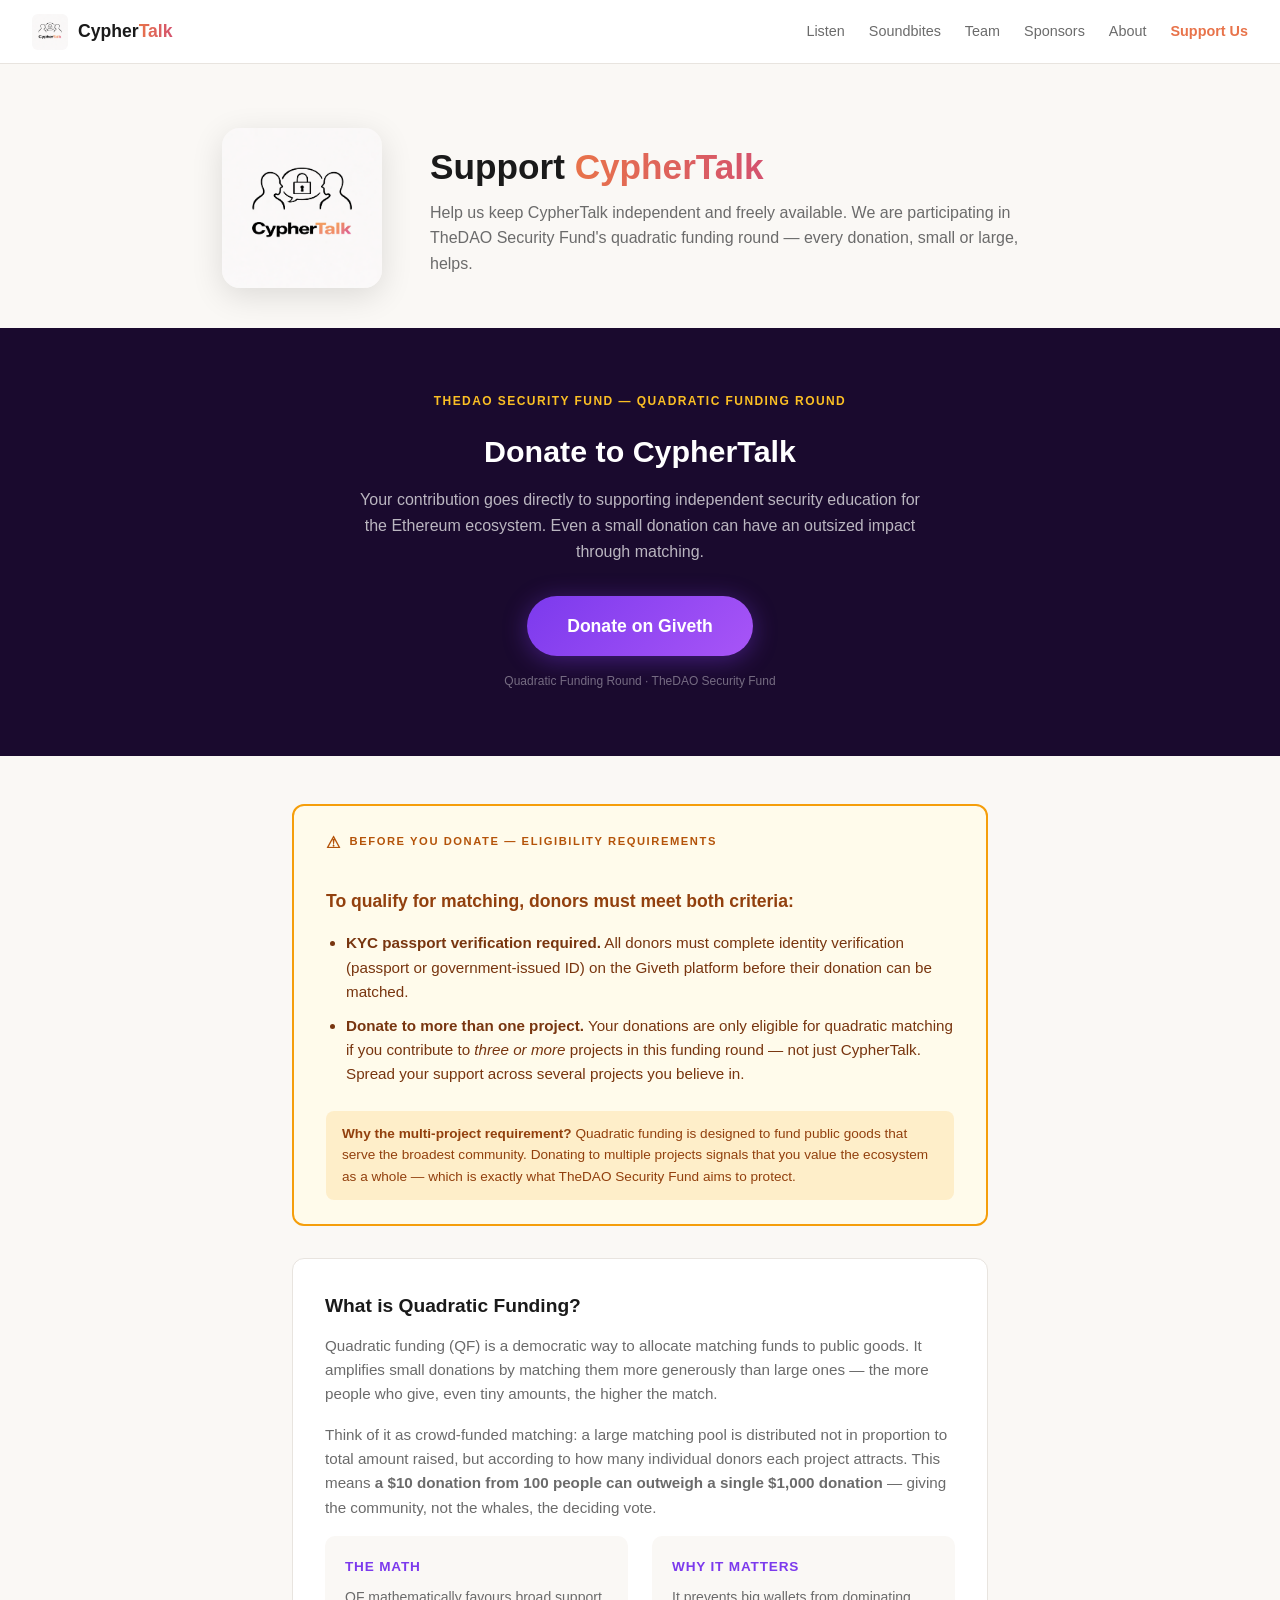
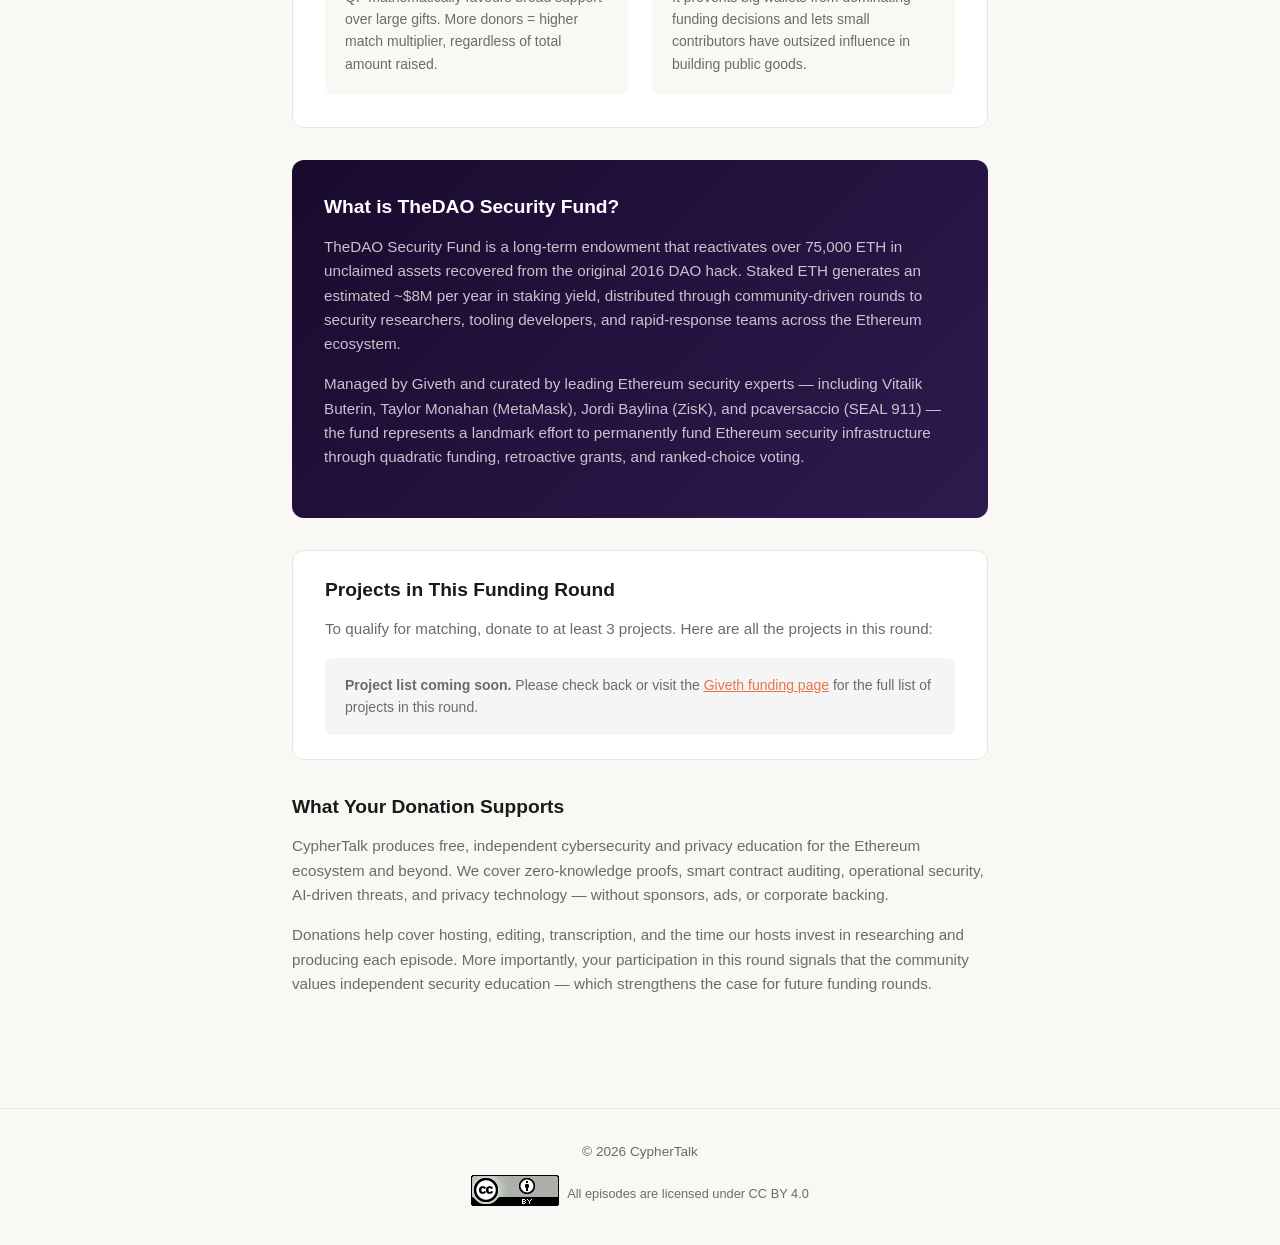
==== support.html @ d4af72b3 "Add support.html with QF donation CTA and prominent eligibility requirements - New /support.html pag" ====
<!DOCTYPE html>
<html lang="en">
<head>
  <meta charset="UTF-8" />
  <meta name="viewport" content="width=device-width, initial-scale=1.0" />
  <title>Support CypherTalk — CypherTalk</title>
  <meta name="description" content="Support CypherTalk's cybersecurity and privacy podcast through TheDAO Security Fund's quadratic funding round." />
  <link rel="icon" href="logo.png" />
  <style>
    *, *::before, *::after { box-sizing: border-box; margin: 0; padding: 0; }

    :root {
      --bg: #faf8f5;
      --surface: #ffffff;
      --text: #1a1a1a;
      --muted: #6b6b6b;
      --accent: #e8734a;
      --accent2: #d4526e;
      --border: #e8e4df;
      --radius: 12px;
      --qf-bg: #1a0a2e;
      --qf-accent: #7c3aed;
      --qf-highlight: #fbbf24;
    }

    body {
      font-family: -apple-system, BlinkMacSystemFont, 'Segoe UI', sans-serif;
      background: var(--bg);
      color: var(--text);
      line-height: 1.6;
    }

    /* NAV */
    nav {
      background: var(--surface);
      border-bottom: 1px solid var(--border);
      padding: 0 2rem;
      display: flex;
      align-items: center;
      justify-content: space-between;
      height: 64px;
      position: sticky;
      top: 0;
      z-index: 100;
    }
    nav .brand {
      display: flex;
      align-items: center;
      gap: 10px;
      text-decoration: none;
    }
    nav .brand img { width: 36px; height: 36px; border-radius: 6px; }
    nav .brand span {
      font-size: 1.1rem;
      font-weight: 700;
      color: var(--text);
    }
    nav .brand span em {
      font-style: normal;
      background: linear-gradient(90deg, var(--accent), var(--accent2));
      -webkit-background-clip: text;
      -webkit-text-fill-color: transparent;
    }
    nav .links { display: flex; gap: 1.5rem; }
    nav .links a {
      text-decoration: none;
      color: var(--muted);
      font-size: 0.9rem;
      font-weight: 500;
      transition: color 0.2s;
    }
    nav .links a:hover { color: var(--text); }
    nav .links a.support-link {
      color: var(--accent);
      font-weight: 600;
    }
    nav .links a.support-link:hover { color: var(--accent2); }

    /* HERO */
    .hero {
      max-width: 900px;
      margin: 0 auto;
      padding: 4rem 2rem 2rem;
      display: flex;
      align-items: center;
      gap: 3rem;
    }
    .hero-logo img {
      width: 160px;
      height: 160px;
      border-radius: 18px;
      box-shadow: 0 8px 32px rgba(0,0,0,0.12);
      flex-shrink: 0;
    }
    .hero-text h1 {
      font-size: 2.2rem;
      font-weight: 800;
      line-height: 1.15;
      margin-bottom: 0.75rem;
    }
    .hero-text h1 em {
      font-style: normal;
      background: linear-gradient(90deg, var(--accent), var(--accent2));
      -webkit-background-clip: text;
      -webkit-text-fill-color: transparent;
    }
    .hero-text p {
      color: var(--muted);
      font-size: 1rem;
    }

    /* DONATE CTA */
    .donate-section {
      background: var(--qf-bg);
      color: #fff;
      padding: 4rem 2rem;
      text-align: center;
    }
    .donate-section .eyebrow {
      font-size: 0.75rem;
      font-weight: 700;
      text-transform: uppercase;
      letter-spacing: 0.12em;
      color: var(--qf-highlight);
      margin-bottom: 1rem;
    }
    .donate-section h2 {
      font-size: 1.9rem;
      font-weight: 800;
      margin-bottom: 0.75rem;
      color: #fff;
    }
    .donate-section .sub {
      color: rgba(255,255,255,0.7);
      font-size: 1rem;
      margin-bottom: 2rem;
      max-width: 560px;
      margin-left: auto;
      margin-right: auto;
    }
    .donate-btn {
      display: inline-block;
      background: linear-gradient(135deg, #7c3aed, #a855f7);
      color: #fff;
      font-size: 1.1rem;
      font-weight: 700;
      padding: 1rem 2.5rem;
      border-radius: 50px;
      text-decoration: none;
      transition: transform 0.15s, box-shadow 0.15s;
      box-shadow: 0 4px 24px rgba(124, 58, 237, 0.4);
    }
    .donate-btn:hover {
      transform: translateY(-2px);
      box-shadow: 0 8px 32px rgba(124, 58, 237, 0.55);
    }
    .round-label {
      margin-top: 1rem;
      font-size: 0.75rem;
      color: rgba(255,255,255,0.4);
    }

    /* CONTENT */
    .content {
      max-width: 760px;
      margin: 0 auto;
      padding: 3rem 2rem;
    }
    .content h3 {
      font-size: 1.2rem;
      font-weight: 700;
      margin-bottom: 0.75rem;
      margin-top: 2rem;
      color: var(--text);
    }
    .content h3:first-child { margin-top: 0; }
    .content p {
      color: var(--muted);
      margin-bottom: 1rem;
      font-size: 0.95rem;
    }
    .content ul {
      margin: 0 0 1.5rem 1.5rem;
      color: var(--muted);
      font-size: 0.95rem;
    }
    .content ul li { margin-bottom: 0.5rem; }

    /* QF EXPLAINER */
    .qf-explainer {
      background: var(--surface);
      border: 1px solid var(--border);
      border-radius: var(--radius);
      padding: 2rem;
      margin-bottom: 2rem;
    }
    .qf-explainer h3 { margin-top: 0 !important; }
    .qf-grid {
      display: grid;
      grid-template-columns: 1fr 1fr;
      gap: 1.5rem;
      margin-top: 1rem;
    }
    .qf-card {
      background: var(--bg);
      border-radius: 10px;
      padding: 1.25rem;
    }
    .qf-card h4 {
      font-size: 0.85rem;
      font-weight: 700;
      text-transform: uppercase;
      letter-spacing: 0.06em;
      color: var(--qf-accent);
      margin-bottom: 0.5rem;
    }
    .qf-card p {
      font-size: 0.875rem !important;
      margin-bottom: 0 !important;
      color: var(--muted) !important;
    }

    /* DAO FUND BOX */
    .dao-box {
      background: linear-gradient(135deg, #1a0a2e 0%, #2d1b4e 100%);
      color: #fff;
      border-radius: var(--radius);
      padding: 2rem;
      margin-bottom: 2rem;
    }
    .dao-box h3 { color: #fff !important; margin-top: 0 !important; }
    .dao-box p { color: rgba(255,255,255,0.75) !important; }

    /* ELIGIBILITY — prominent warning */
    .eligibility {
      background: #fffbeb;
      border: 2px solid #f59e0b;
      border-radius: var(--radius);
      padding: 1.5rem 2rem;
      margin-bottom: 2rem;
    }
    .eligibility .label {
      font-size: 0.7rem;
      font-weight: 800;
      text-transform: uppercase;
      letter-spacing: 0.14em;
      color: #b45309;
      margin-bottom: 0.75rem;
      display: flex;
      align-items: center;
      gap: 0.5rem;
    }
    .eligibility .label .icon {
      font-size: 1rem;
    }
    .eligibility h3 {
      color: #92400e !important;
      font-size: 1.1rem !important;
      margin-bottom: 1rem !important;
    }
    .eligibility ul {
      color: #78350f !important;
      margin-left: 1.25rem !important;
    }
    .eligibility ul li { margin-bottom: 0.6rem; font-size: 0.95rem; font-weight: 500; }
    .eligibility .note {
      margin-top: 1rem;
      padding: 0.75rem 1rem;
      background: rgba(245, 158, 11, 0.15);
      border-radius: 8px;
      font-size: 0.85rem;
      color: #92400e;
    }

    /* PROJECT LIST */
    .project-list {
      background: var(--surface);
      border: 1px solid var(--border);
      border-radius: var(--radius);
      padding: 1.5rem 2rem;
      margin-bottom: 2rem;
    }
    .project-list h3 { margin-top: 0 !important; }
    .project-list ul {
      margin: 0.75rem 0 0 1.5rem !important;
      color: var(--text) !important;
    }
    .project-list ul li { font-size: 0.9rem; margin-bottom: 0.5rem; }
    .project-list .placeholder {
      background: #f5f5f5;
      border-radius: 8px;
      padding: 1rem 1.25rem;
      font-size: 0.875rem;
      color: var(--muted);
      margin-top: 1rem;
    }

    /* FOOTER */
    footer {
      border-top: 1px solid var(--border);
      text-align: center;
      padding: 2rem;
      color: var(--muted);
      font-size: 0.85rem;
      margin-top: 3rem;
    }
    footer .license {
      display: flex;
      align-items: center;
      justify-content: center;
      gap: 0.5rem;
      margin-top: 0.75rem;
    }
    footer .license img { height: 31px; width: auto; }
    footer .license span { font-size: 0.8rem; color: var(--muted); }

    @media (max-width: 640px) {
      .hero { flex-direction: column; padding: 3rem 1.5rem 2rem; gap: 1.5rem; }
      .hero-logo img { width: 110px; height: 110px; }
      .hero-text h1 { font-size: 1.8rem; }
      .qf-grid { grid-template-columns: 1fr; }
      nav .links { display: none; }
      .eligibility { padding: 1.25rem; }
    }
  </style>
</head>
<body>

<nav>
  <a class="brand" href="index.html">
    <img src="logo.png" alt="CypherTalk logo" />
    <span>Cypher<em>Talk</em></span>
  </a>
  <div class="links">
    <a href="index.html#player">Listen</a>
    <a href="index.html#soundbites">Soundbites</a>
    <a href="index.html#team">Team</a>
    <a href="index.html#sponsors">Sponsors</a>
    <a href="index.html#about">About</a>
    <a href="support.html" class="support-link">Support Us</a>
  </div>
</nav>

<!-- HERO -->
<section class="hero">
  <div class="hero-logo">
    <img src="logo.png" alt="CypherTalk" />
  </div>
  <div class="hero-text">
    <h1>Support <em>CypherTalk</em></h1>
    <p>Help us keep CypherTalk independent and freely available. We are participating in TheDAO Security Fund's quadratic funding round — every donation, small or large, helps.</p>
  </div>
</section>

<!-- DONATE CTA -->
<section class="donate-section">
  <div class="eyebrow">TheDAO Security Fund — Quadratic Funding Round</div>
  <h2>Donate to CypherTalk</h2>
  <p class="sub">Your contribution goes directly to supporting independent security education for the Ethereum ecosystem. Even a small donation can have an outsized impact through matching.</p>
  <a class="donate-btn" href="https://qf.giveth.io/project/cyphertalk-podcast:-security-education-for-ethereum?roundId=16" target="_blank" rel="noopener">
    Donate on Giveth
  </a>
  <div class="round-label">Quadratic Funding Round · TheDAO Security Fund</div>
</section>

<!-- CONTENT -->
<div class="content">

  <!-- ELIGIBILITY — most prominent -->
  <div class="eligibility">
    <div class="label"><span class="icon">&#9888;</span> Before You Donate — Eligibility Requirements</div>
    <h3>To qualify for matching, donors must meet both criteria:</h3>
    <ul>
      <li><strong>KYC passport verification required.</strong> All donors must complete identity verification (passport or government-issued ID) on the Giveth platform before their donation can be matched.</li>
      <li><strong>Donate to more than one project.</strong> Your donations are only eligible for quadratic matching if you contribute to <em>three or more</em> projects in this funding round — not just CypherTalk. Spread your support across several projects you believe in.</li>
    </ul>
    <div class="note">
      <strong>Why the multi-project requirement?</strong> Quadratic funding is designed to fund public goods that serve the broadest community. Donating to multiple projects signals that you value the ecosystem as a whole — which is exactly what TheDAO Security Fund aims to protect.
    </div>
  </div>

  <!-- QF EXPLAINER -->
  <div class="qf-explainer">
    <h3>What is Quadratic Funding?</h3>
    <p>Quadratic funding (QF) is a democratic way to allocate matching funds to public goods. It amplifies small donations by matching them more generously than large ones — the more people who give, even tiny amounts, the higher the match.</p>
    <p>Think of it as crowd-funded matching: a large matching pool is distributed not in proportion to total amount raised, but according to how many individual donors each project attracts. This means <strong>a $10 donation from 100 people can outweigh a single $1,000 donation</strong> — giving the community, not the whales, the deciding vote.</p>
    <div class="qf-grid">
      <div class="qf-card">
        <h4>The math</h4>
        <p>QF mathematically favours broad support over large gifts. More donors = higher match multiplier, regardless of total amount raised.</p>
      </div>
      <div class="qf-card">
        <h4>Why it matters</h4>
        <p>It prevents big wallets from dominating funding decisions and lets small contributors have outsized influence in building public goods.</p>
      </div>
    </div>
  </div>

  <!-- DAO SECURITY FUND -->
  <div class="dao-box">
    <h3>What is TheDAO Security Fund?</h3>
    <p>TheDAO Security Fund is a long-term endowment that reactivates over 75,000 ETH in unclaimed assets recovered from the original 2016 DAO hack. Staked ETH generates an estimated ~$8M per year in staking yield, distributed through community-driven rounds to security researchers, tooling developers, and rapid-response teams across the Ethereum ecosystem.</p>
    <p>Managed by Giveth and curated by leading Ethereum security experts — including Vitalik Buterin, Taylor Monahan (MetaMask), Jordi Baylina (ZisK), and pcaversaccio (SEAL 911) — the fund represents a landmark effort to permanently fund Ethereum security infrastructure through quadratic funding, retroactive grants, and ranked-choice voting.</p>
  </div>

  <!-- PROJECTS IN THE ROUND -->
  <div class="project-list">
    <h3>Projects in This Funding Round</h3>
    <p>To qualify for matching, donate to at least 3 projects. Here are all the projects in this round:</p>

    <!-- TODO: Replace this placeholder with the actual project list from the QF round -->
    <div class="placeholder">
      <strong>Project list coming soon.</strong> Please check back or visit the <a href="https://qf.giveth.io/project/cyphertalk-podcast:-security-education-for-ethereum?roundId=16" target="_blank" rel="noopener" style="color:var(--accent)">Giveth funding page</a> for the full list of projects in this round.
    </div>

    <!-- Example markup — uncomment and fill in when project list is available:
    <ul>
      <li><a href="https://qf.giveth.io/project/..." target="_blank" rel="noopener">Project Name 1</a></li>
      <li><a href="https://qf.giveth.io/project/..." target="_blank" rel="noopener">Project Name 2</a></li>
      <li>CypherTalk — Security Education for Ethereum</li>
      <li><a href="https://qf.giveth.io/project/..." target="_blank" rel="noopener">Project Name N</a></li>
    </ul>
    -->
  </div>

  <!-- HOW YOUR DONATION HELPS -->
  <h3>What Your Donation Supports</h3>
  <p>CypherTalk produces free, independent cybersecurity and privacy education for the Ethereum ecosystem and beyond. We cover zero-knowledge proofs, smart contract auditing, operational security, AI-driven threats, and privacy technology — without sponsors, ads, or corporate backing.</p>
  <p>Donations help cover hosting, editing, transcription, and the time our hosts invest in researching and producing each episode. More importantly, your participation in this round signals that the community values independent security education — which strengthens the case for future funding rounds.</p>

</div>

<footer>
  <p>&copy; 2026 CypherTalk</p>
  <div class="license">
    <a href="https://creativecommons.org/licenses/by/4.0/" target="_blank" rel="noopener">
      <img src="cc-by.png" alt="CC BY 4.0" />
    </a>
    <span>All episodes are licensed under CC BY 4.0</span>
  </div>
</footer>

</body>
</html>
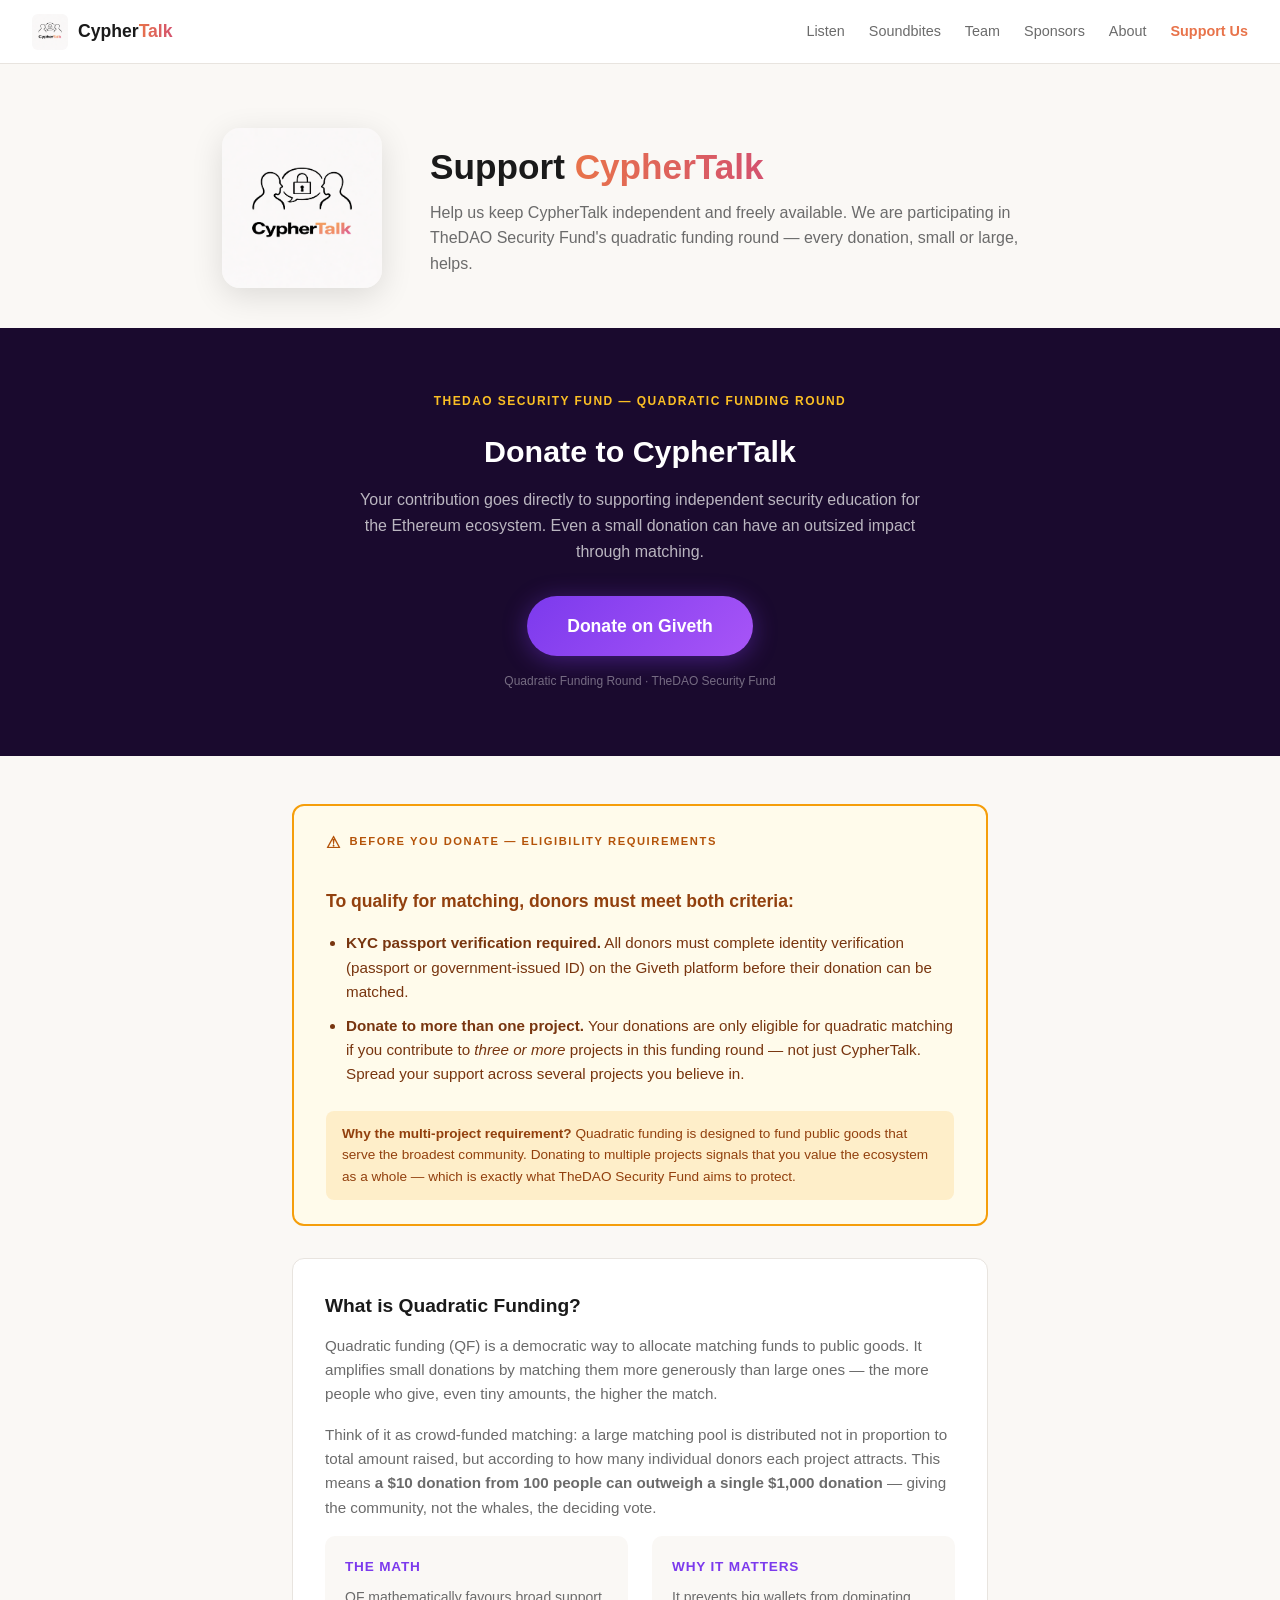
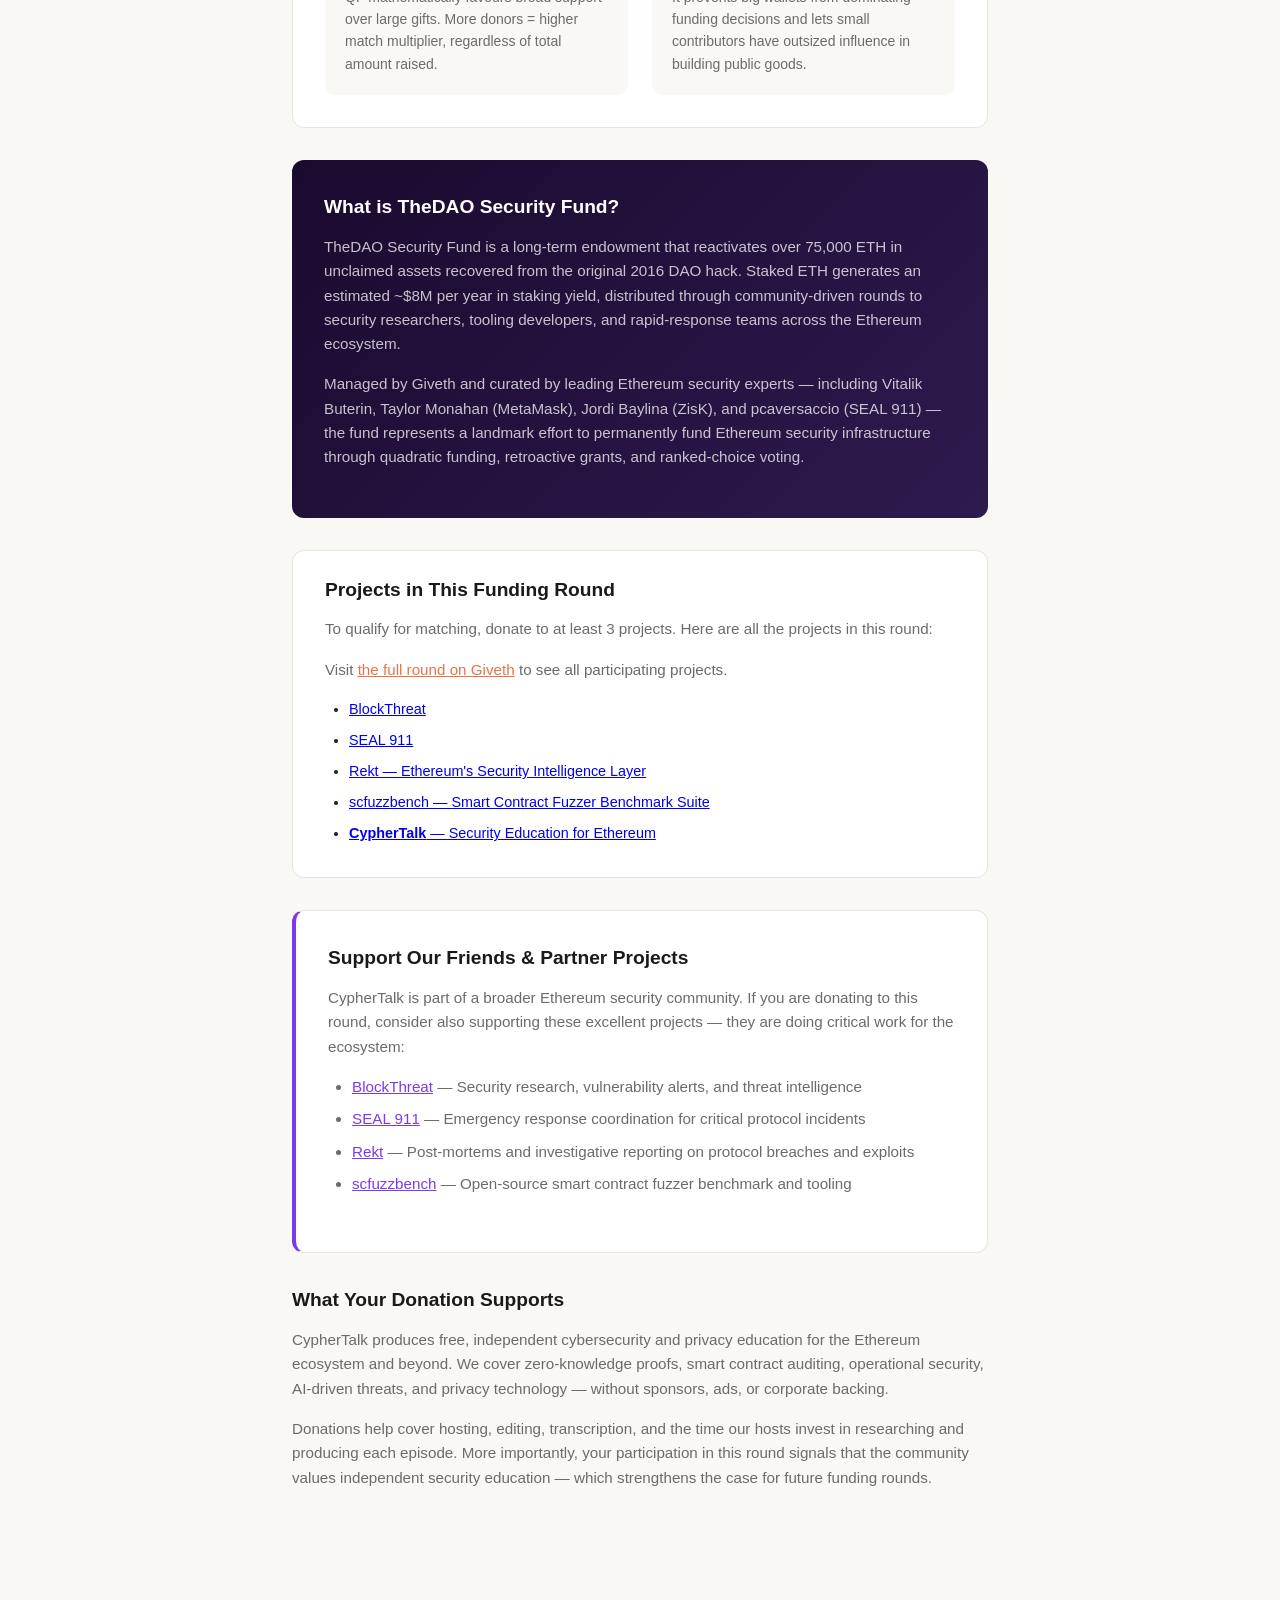
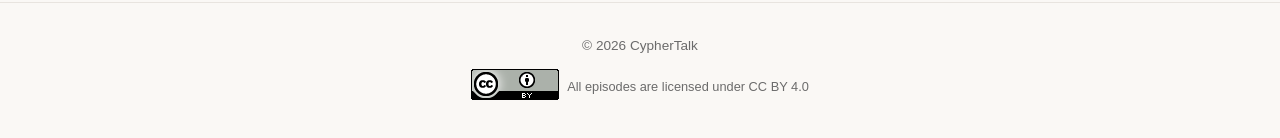
==== commit 0a372a4c: "Fill project list with partner projects and add friends section" ====
--- a/support.html
+++ b/support.html
@@ -408,19 +408,27 @@
     <h3>Projects in This Funding Round</h3>
     <p>To qualify for matching, donate to at least 3 projects. Here are all the projects in this round:</p>
 
-    <!-- TODO: Replace this placeholder with the actual project list from the QF round -->
-    <div class="placeholder">
-      <strong>Project list coming soon.</strong> Please check back or visit the <a href="https://qf.giveth.io/project/cyphertalk-podcast:-security-education-for-ethereum?roundId=16" target="_blank" rel="noopener" style="color:var(--accent)">Giveth funding page</a> for the full list of projects in this round.
-    </div>
-
-    <!-- Example markup — uncomment and fill in when project list is available:
+    <p>Visit <a href="https://qf.giveth.io/qf/ethereum-security" target="_blank" rel="noopener" style="color:var(--accent)">the full round on Giveth</a> to see all participating projects.</p>
+
     <ul>
-      <li><a href="https://qf.giveth.io/project/..." target="_blank" rel="noopener">Project Name 1</a></li>
-      <li><a href="https://qf.giveth.io/project/..." target="_blank" rel="noopener">Project Name 2</a></li>
-      <li>CypherTalk — Security Education for Ethereum</li>
-      <li><a href="https://qf.giveth.io/project/..." target="_blank" rel="noopener">Project Name N</a></li>
+      <li><a href="https://qf.giveth.io/project/blockthreat?roundId=16" target="_blank" rel="noopener">BlockThreat</a></li>
+      <li><a href="https://qf.giveth.io/project/seal-911?roundId=16" target="_blank" rel="noopener">SEAL 911</a></li>
+      <li><a href="https://qf.giveth.io/project/rekt-news-ethereums-security-intelligence-layer?roundId=16" target="_blank" rel="noopener">Rekt — Ethereum's Security Intelligence Layer</a></li>
+      <li><a href="https://qf.giveth.io/project/scfuzzbench:-smart-contract-fuzzer-benchmark-suite?roundId=16" target="_blank" rel="noopener">scfuzzbench — Smart Contract Fuzzer Benchmark Suite</a></li>
+      <li><a href="https://qf.giveth.io/project/cyphertalk-podcast:-security-education-for-ethereum?roundId=16" target="_blank" rel="noopener"><strong>CypherTalk</strong> — Security Education for Ethereum</a></li>
     </ul>
-    -->
+  </div>
+
+  <!-- FRIENDS & PARTNER PROJECTS -->
+  <div class="qf-explainer" style="border-left: 4px solid var(--qf-accent);">
+    <h3>Support Our Friends &amp; Partner Projects</h3>
+    <p>CypherTalk is part of a broader Ethereum security community. If you are donating to this round, consider also supporting these excellent projects — they are doing critical work for the ecosystem:</p>
+    <ul style="margin-top: 0.75rem;">
+      <li><a href="https://qf.giveth.io/project/blockthreat?roundId=16" target="_blank" rel="noopener" style="color:var(--qf-accent)">BlockThreat</a> — Security research, vulnerability alerts, and threat intelligence</li>
+      <li><a href="https://qf.giveth.io/project/seal-911?roundId=16" target="_blank" rel="noopener" style="color:var(--qf-accent)">SEAL 911</a> — Emergency response coordination for critical protocol incidents</li>
+      <li><a href="https://qf.giveth.io/project/rekt-news-ethereums-security-intelligence-layer?roundId=16" target="_blank" rel="noopener" style="color:var(--qf-accent)">Rekt</a> — Post-mortems and investigative reporting on protocol breaches and exploits</li>
+      <li><a href="https://qf.giveth.io/project/scfuzzbench:-smart-contract-fuzzer-benchmark-suite?roundId=16" target="_blank" rel="noopener" style="color:var(--qf-accent)">scfuzzbench</a> — Open-source smart contract fuzzer benchmark and tooling</li>
+    </ul>
   </div>
 
   <!-- HOW YOUR DONATION HELPS -->
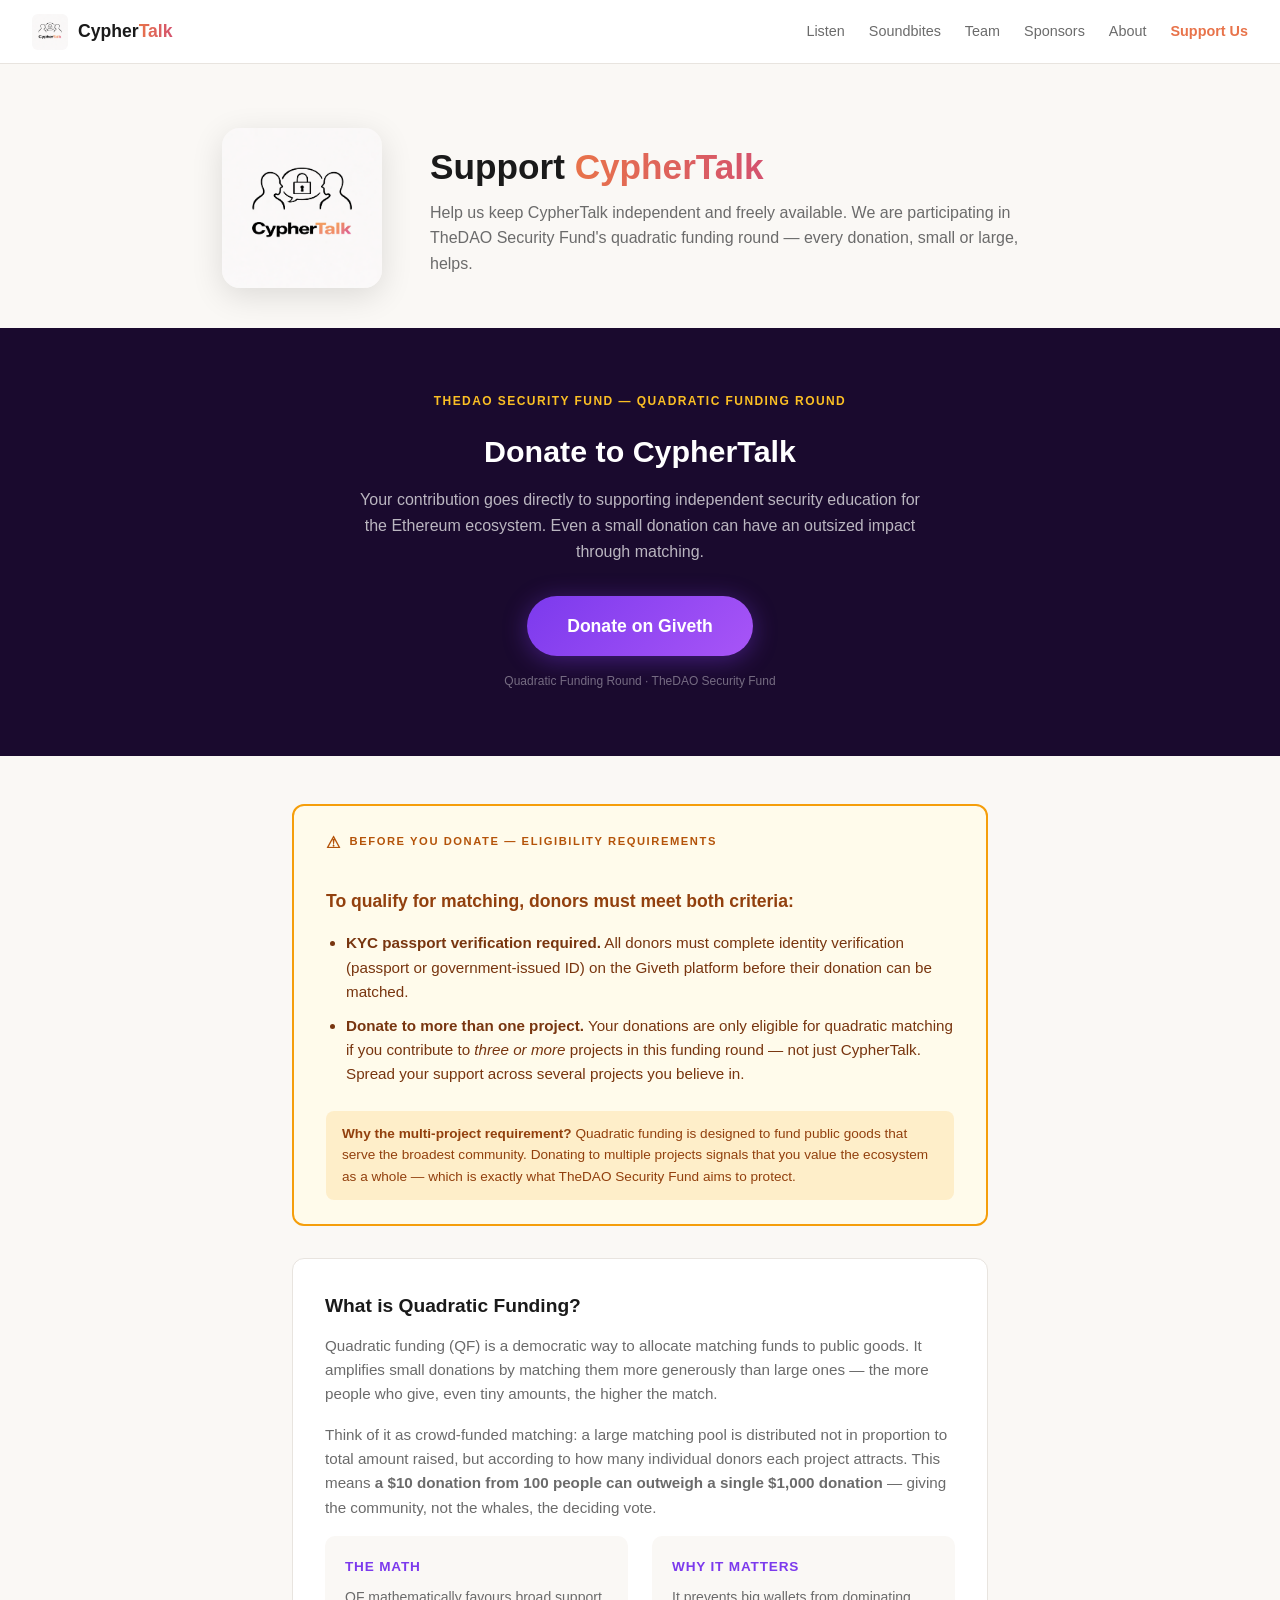
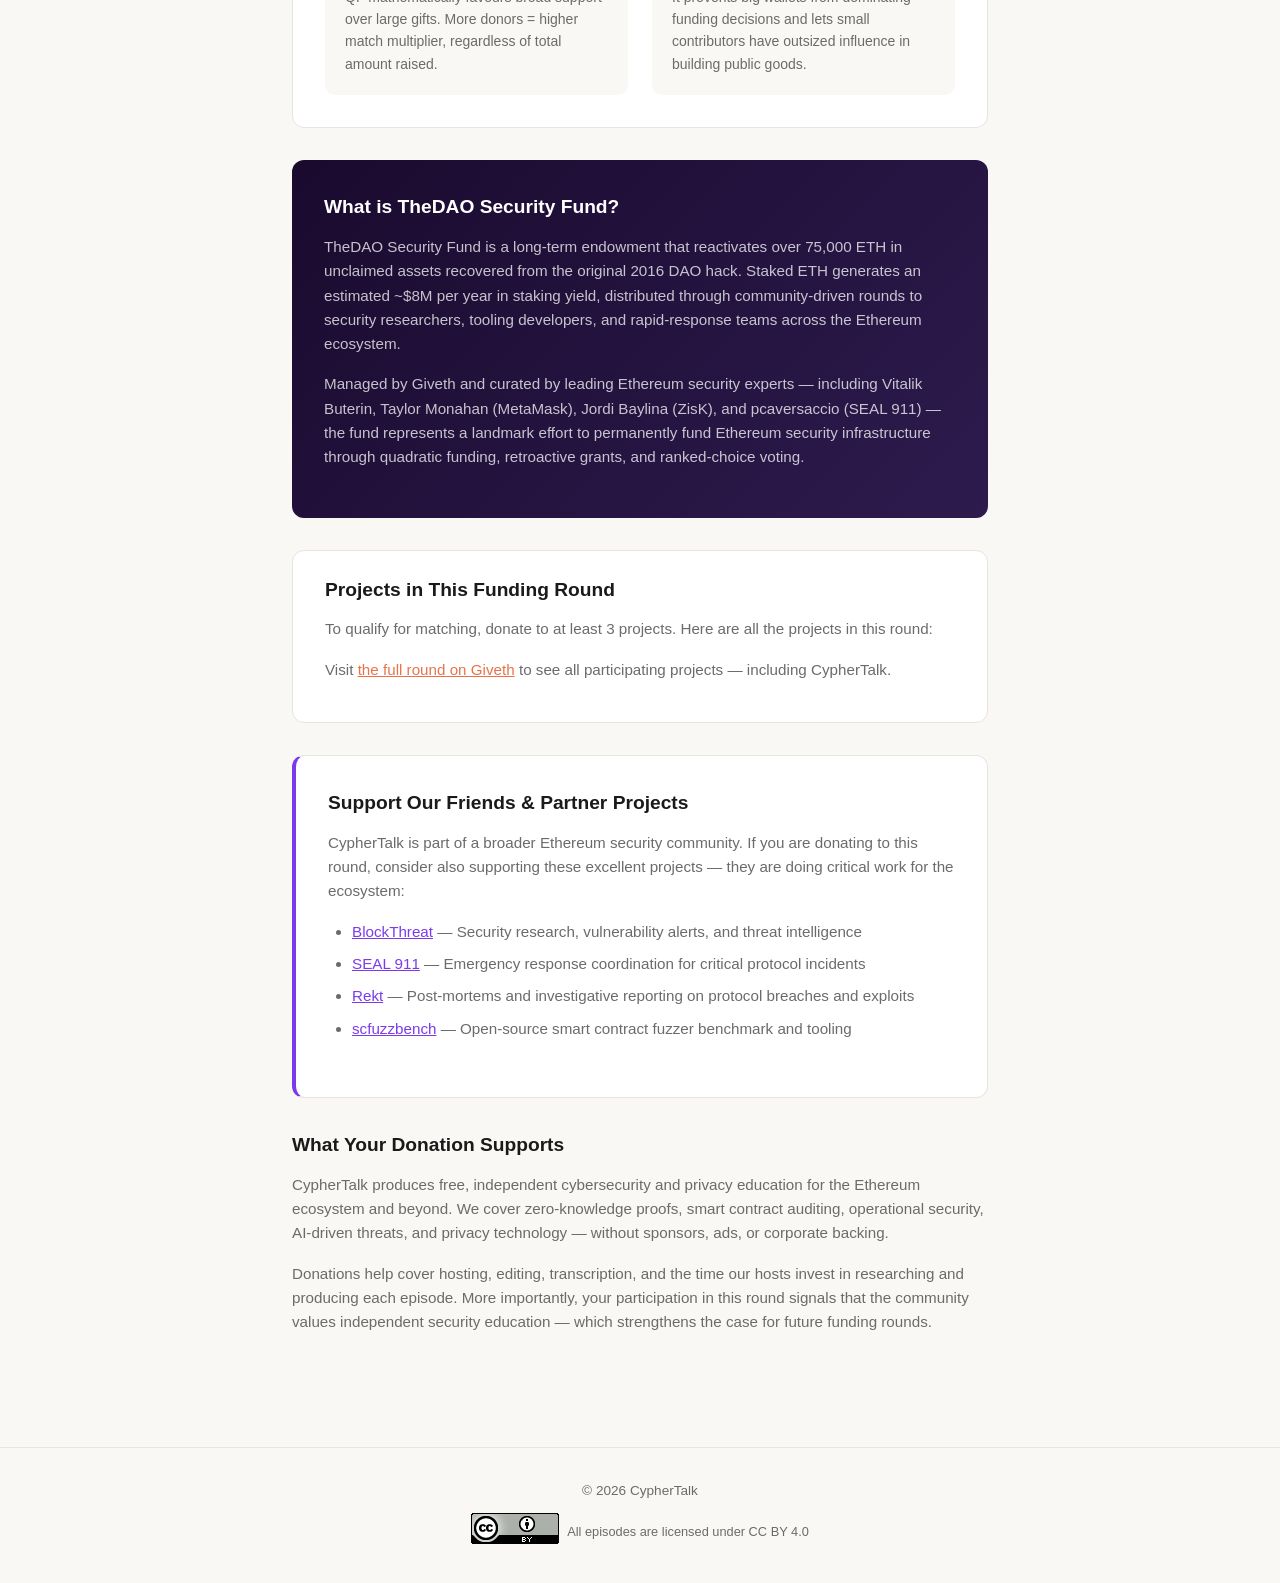
==== commit 52ca1a6d: "Remove duplicate projects from round list, keep only full round link" ====
--- a/support.html
+++ b/support.html
@@ -408,15 +408,7 @@
     <h3>Projects in This Funding Round</h3>
     <p>To qualify for matching, donate to at least 3 projects. Here are all the projects in this round:</p>
 
-    <p>Visit <a href="https://qf.giveth.io/qf/ethereum-security" target="_blank" rel="noopener" style="color:var(--accent)">the full round on Giveth</a> to see all participating projects.</p>
-
-    <ul>
-      <li><a href="https://qf.giveth.io/project/blockthreat?roundId=16" target="_blank" rel="noopener">BlockThreat</a></li>
-      <li><a href="https://qf.giveth.io/project/seal-911?roundId=16" target="_blank" rel="noopener">SEAL 911</a></li>
-      <li><a href="https://qf.giveth.io/project/rekt-news-ethereums-security-intelligence-layer?roundId=16" target="_blank" rel="noopener">Rekt — Ethereum's Security Intelligence Layer</a></li>
-      <li><a href="https://qf.giveth.io/project/scfuzzbench:-smart-contract-fuzzer-benchmark-suite?roundId=16" target="_blank" rel="noopener">scfuzzbench — Smart Contract Fuzzer Benchmark Suite</a></li>
-      <li><a href="https://qf.giveth.io/project/cyphertalk-podcast:-security-education-for-ethereum?roundId=16" target="_blank" rel="noopener"><strong>CypherTalk</strong> — Security Education for Ethereum</a></li>
-    </ul>
+    <p>Visit <a href="https://qf.giveth.io/qf/ethereum-security" target="_blank" rel="noopener" style="color:var(--accent)">the full round on Giveth</a> to see all participating projects — including CypherTalk.
   </div>
 
   <!-- FRIENDS & PARTNER PROJECTS -->
